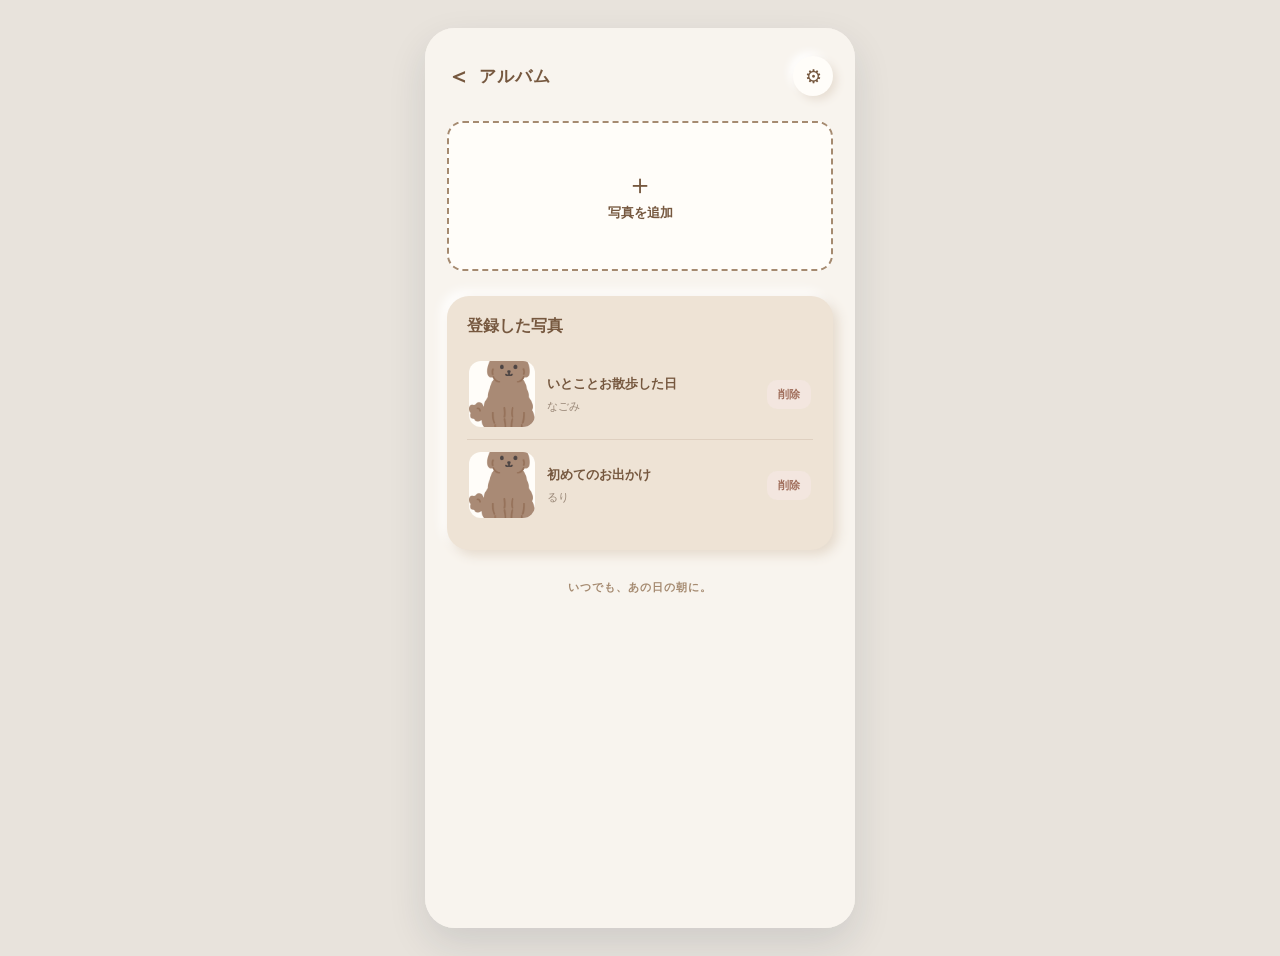
==== pages/album.html @ 4d8ad0a4 "album.htmlを更新" ====
<!DOCTYPE html>
<html lang="en">

<head>
    <meta charset="UTF-8">
    <meta name="viewport" content="width=device-width, initial-scale=1.0">
    <title>Dog Light - アルバム</title>
    <link rel="icon" href="http://127.0.0.1:5500/images/icon.png?v=10" type="image/png">
    <link rel="stylesheet" href="../css/common.css">
    <link rel="stylesheet" href="../css/album.css">
</head>

<body>
    <div class="app-shell">
        <main id="main-content" class="screen screen--home">
            <header class="home-header">
                <div class="logo">
                    <span class="logo-icon"><a href="../index.html">＜</a></span>
                    <span>アルバム</span>
                </div>
                <a href="settings.html" class="settings-button">⚙</a>
            </header>
            <section class="album-add-section">
                <label for="photo-input" class="album-add-button">
                    <span class="album-add-icon">＋</span>
                    <span>写真を追加</span>
                </label>
                <input type="file" id="photo-input" accept="image/*" multiple hidden>
            </section>

            <!-- 登録済み写真 -->
            <section class="album-list-section">
                <h2>登録した写真</h2>

                <div class="album-list" id="album-list">

                    <!-- 写真1 -->
                    <article class="album-item">
                        <img src="../images/dog.png" alt="なごみの写真" class="album-photo">

                        <div class="album-description">
                            <span class="album-caption">
                                いとことお散歩した日
                            </span>
                            <span class="album-dog-name">なごみ</span>
                        </div>

                        <button type="button" class="album-delete-button" aria-label="写真を削除">
                            削除
                        </button>
                    </article>

                    <!-- 写真2 -->
                    <article class="album-item">
                        <img src="../images/dog.png" alt="るりの写真" class="album-photo">

                        <div class="album-description">
                            <span class="album-caption">
                                初めてのお出かけ
                            </span>
                            <span class="album-dog-name">るり</span>
                        </div>

                        <button type="button" class="album-delete-button" aria-label="写真を削除">
                            削除
                        </button>
                    </article>

                </div>
            </section>

            <footer class="home-footer">
                いつでも、あの日の朝に。
            </footer>
        </main>
    </div>
</body>

</html>
---- css/common.css ----
:root {
  /* カラー設定 */
  --canvas: #f8f4ee;
  --surface: #fffdf9;
  --surface-cool: #edf5fb;

  /* ブランドカラー */
  --navy: #0e3b5d;
  --brand-blue: #39638a;
  --accent: #39638a;

  /* ブラウンカラー */
  --brown: #76583f;
  --brown-light: #a58a70;
  --brown-soft: #eee3d5;

  /* 文字色 */
  --text: #76583f;
  --muted: #9a8878;

  --line: #e5d9cc;

  /* スマホ画面の最大幅 */
  --max-width: 430px;
}

/* 全要素のサイズ計算 */
* {
  box-sizing: border-box;
}

/* ページ全体 */
html {
  background: #e8e3dc;
}

body {
  margin: 0;
  color: var(--text);
  background: #e8e3dc;
  font-family:
    -apple-system,
    BlinkMacSystemFont,
    "Noto Sans JP",
    "Hiragino Sans",
    "Yu Gothic",
    sans-serif;
}

h1, h2, h3 {
  color: var(--brown);
}

p {
  color: var(--text);
}

/* リンク */
a {
  color: inherit;
  text-decoration: none;
}

/* 入力・ボタンのフォント */
button,
input,
select,
textarea {
  font: inherit;
}

/* スマホ画面の外枠 */
.app-shell {
  width: min(100%, var(--max-width));
  min-height: 100vh;
  min-height: 100svh;
  margin: 0 auto;
  background: var(--canvas);
}

/* 通常画面 */
.screen {
  min-height: 100svh;
  padding: 30px 22px 58px;
}

/* 認証画面（ログイン・登録など） */
.screen--auth {
  display: grid;
  align-content: center;
}

.clock {
 text-align: center;
}

#current-time {
    margin: 0;
    font-size: 70px;
    font-weight: 700;
    letter-spacing: 2px;
    font-variant-numeric: tabular-nums;
}

#current-date {
    margin-top: 8px;
    color: var(--muted);
    font-size: 14px;
}

.menu-nav {
    margin-top: 16px;
    border: 3px solid var(--line);
    border-radius: 16px;
    background: var(--surface);
    overflow: hidden;
}

.menu-nav a {
    min-height: 64px;
    display: flex;
    align-items: center;
    justify-content: center;
    color: var(--brown);
    font-size: 16px;
    font-weight: 700;
    text-decoration: none;
    transition: background 0.2s ease;
}

.menu-nav a:hover {
    background: var(--brown-soft);
}


/* =========================
   ホーム画面
========================= */

.screen--home {
    padding: 28px 22px 35px;
    display: flex;
    flex-direction: column;
    gap: 25px;
    background: #f8f4ee;
}

/* ヘッダー */

.home-header {
    display: flex;
    justify-content: space-between;
    align-items: center;
}

.logo {
    display: flex;
    align-items: center;
    gap: 8px;
    color: var(--brown);
    font-size: 17px;
    font-weight: 700;
    letter-spacing: 1px;
}

.logo-icon {
    font-size: 23px;
}

.settings-button {
    width: 40px;
    height: 40px;
    display: grid;
    place-items: center;
    border-radius: 50%;
    background: var(--surface);
    box-shadow: 4px 4px 9px #e8dfd4,
                -4px -4px 9px #ffffff;
    font-size: 19px;
}

/* 時計 */

.home-clock {
    text-align: center;
    padding-top: 8px;
}

.greeting {
    margin: 0 0 5px;
    color: var(--brown-light);
    font-size: 11px;
    font-weight: 700;
    letter-spacing: 4px;
}

.home-clock h1 {
    margin: 0;
    font-size: clamp(58px, 15vw, 76px);
    letter-spacing: 2px;
    font-weight: 600;
    font-variant-numeric: tabular-nums;
}

#current-date {
    margin: 4px 0 0;
    color: var(--muted);
    font-size: 13px;
}

.morning-message {
    margin: 14px 0 0;
    color: var(--brown);
    font-size: 15px;
    font-weight: 600;
}

/* 愛犬の写真 */

.dog-section {
    text-align: center;
}

.dog-photo {
    width: 100%;
    max-width: 400px;
    height: 200px;
    margin: 0 auto;
    overflow: hidden;
    border-radius: 22px;
    background: var(--brown-soft);
    box-shadow:
        5px 5px 12px #e6ddd2,
        -5px -5px 12px #ffffff;

    display: flex;
    justify-content: center;
    align-items: center;
    padding: 20px;
}

.dog-photo img {
    width: 100%;
    height: 100%;
    object-fit: contain;
    object-position: center;
    display: block;
    border-radius: 14px;
}

.dog-section h2 {
    margin: 15px 0 5px;
    font-size: 19px;
}

.dog-section p {
    margin: 0;
    color: var(--muted);
    font-size: 12px;
}

/* アラームカード */

.alarm-card {
    padding: 20px;
    border-radius: 22px;
    background: #efe5d8;
    box-shadow: 5px 5px 12px #e5dacc,
                -5px -5px 12px #ffffff;
}

.alarm-heading {
    display: flex;
    justify-content: space-between;
    align-items: center;
    color: var(--brown);
    font-size: 13px;
    font-weight: 600;
}

.alarm-status {
    padding: 5px 12px;
    border-radius: 20px;
    background: #dce8d6;
    color: #64805c;
    font-size: 11px;
}

.alarm-info {
    display: flex;
    align-items: center;
    justify-content: space-between;
    margin: 12px 0 18px;
}

.alarm-info strong {
    color: var(--brown);
    font-size: 37px;
    font-weight: 600;
    font-variant-numeric: tabular-nums;
}

.alarm-info span {
    color: var(--muted);
    font-size: 11px;
}

/* アラーム設定ボタン */

.alarm-button {
    min-height: 55px;
    display: flex;
    align-items: center;
    justify-content: center;
    gap: 10px;
    border-radius: 16px;
    background: var(--brown);
    color: white;
    font-size: 14px;
    font-weight: 700;
    transition: 0.2s;
}


/* アラーム追加ボタン */

.alarm-add-button {
    width: 42px;
    height: 42px;
    margin: 0 auto 15px;
    display: flex;
    align-items: center;
    justify-content: center;

    border: none;
    border-radius: 50%;
    background: var(--surface);
    color: var(--brown);
    font-size: 25px;
    font-weight: 400;

    box-shadow:
        4px 4px 9px #e5dacc,
        -4px -4px 9px #ffffff;

    cursor: pointer;
    transition: 0.2s;
}

.alarm-add-button:hover {
    background: var(--brown-soft);
    transform: scale(1.08);
}

.alarm-add-button:active {
    transform: scale(0.95);
}

/* 追加されたアラーム */


/* アラーム情報 */

.alarm-info {
    display: flex;
    align-items: center;
    justify-content: space-between;
    margin: 12px 0 18px;
    padding-bottom: 12px;
    border-bottom: 1px solid var(--line);
}

.alarm-detail {
    display: flex;
    flex-direction: column;
    gap: 3px;
}

.alarm-detail strong {
    color: var(--brown);
    font-size: 37px;
    font-weight: 600;
    font-variant-numeric: tabular-nums;
}

.alarm-detail span {
    color: var(--muted);
    font-size: 11px;
}

/* トグル */

.alarm-toggle {
    position: relative;
    display: inline-block;
    width: 48px;
    height: 27px;
    flex-shrink: 0;
}

.alarm-toggle input {
    opacity: 0;
    width: 0;
    height: 0;
}

.toggle-slider {
    position: absolute;
    inset: 0;
    cursor: pointer;
    background: #c9bdb0;
    border-radius: 30px;
    transition: 0.3s;
}

.toggle-slider::before {
    content: "";
    position: absolute;
    width: 21px;
    height: 21px;
    left: 3px;
    bottom: 3px;
    background: white;
    border-radius: 50%;
    transition: 0.3s;
}

.alarm-toggle input:checked + .toggle-slider {
    background: #829b75;
}

.alarm-toggle input:checked + .toggle-slider::before {
    transform: translateX(21px);
}

/* アラーム情報 */

.alarm-content {
    display: flex;
    flex-direction: column;
    gap: 14px; /* 時刻とボイス選択の間隔 */
}

/* ボイス選択 */

.voice-options {
    display: flex;
    flex-wrap: wrap;
    gap: 8px;
}

.voice-options label {
    cursor: pointer;
}

.voice-options input {
    display: none;
}

.voice-options span {
    display: inline-flex;
    align-items: center;
    justify-content: center;

    width: 75px; /* 幅を固定 */
    height: 32px;

    border: 1px solid var(--brown-light);
    border-radius: 20px;
    color: var(--brown);
    background: var(--surface);
    font-size: 12px;
    transition: 0.2s;
}

.voice-options input:checked + span {
    background: var(--brown);
    border-color: var(--brown);
    color: white;
}

.alarm-button:hover {
    background: var(--brown-light);
}

/* メニュー */

.home-menu {
    display: grid;
    grid-template-columns: 1fr 1fr;
    gap: 13px;
}

.menu-card {
    min-height: 120px;
    padding: 17px 8px;
    display: flex;
    flex-direction: column;
    align-items: center;
    justify-content: center;
    gap: 7px;
    border-radius: 20px;
    background: var(--surface);
    box-shadow: 4px 4px 10px #e8dfd4,
                -4px -4px 10px #ffffff;
    transition: 0.2s;
}

.menu-card:hover {
    transform: translateY(-3px);
}

.menu-icon {
    color: var(--brown-light);
    font-size: 25px;
}

.menu-title {
    color: var(--brown);
    font-size: 13px;
    font-weight: 700;
}

.menu-description {
    color: var(--muted);
    font-size: 11px;
    font-weight: bold;
}

/* フッター */

.home-footer {
    padding: 5px 0;
    color: var(--brown-light);
    text-align: center;
    font-size: 11px;
    font-weight: bold;
    letter-spacing: 1px;
}

/* 小さいスマホ */

@media (max-width: 350px) {
    .screen--home {
        padding-inline: 17px;
        gap: 20px;
    }

    .alarm-info strong {
        font-size: 31px;
    }
}


/* スマホ以外の画面 */
@media (min-width: 700px) {
  body {
    padding: 28px 0;
  }

  .app-shell {
    overflow: hidden;
    border-radius: 30px;
    box-shadow: 0 16px 38px rgba(25, 39, 68, .12);
  }
}

/* 小さいスマホ */
@media (max-width: 350px) {
  .screen {
    padding-inline: 17px;
  }
}
---- css/album.css ----
/* =========================
   アルバム画面
========================= */

/* 写真追加エリア */

.album-add-section {
    width: 100%;
}

.album-add-button {
    width: 100%;
    min-height: 150px;

    display: flex;
    flex-direction: column;
    align-items: center;
    justify-content: center;
    gap: 5px;

    border: 2px dashed var(--brown-light);
    border-radius: 16px;

    background: var(--surface);
    color: var(--brown);

    font-size: 13px;
    font-weight: 600;

    cursor: pointer;
    transition: 0.2s;
}

.album-add-button:hover {
    background: var(--brown-soft);
}

.album-add-icon {
    font-size: 28px;
    font-weight: 300;
    line-height: 1;
}


/* 登録済み写真一覧 */

.album-list-section {
    width: 100%;
    padding: 20px;

    border-radius: 22px;
    background: var(--brown-soft);

    box-shadow:
        5px 5px 12px #e5dacc,
        -5px -5px 12px #ffffff;
}

.album-list-section h2 {
    margin: 0 0 12px;
    color: var(--brown);
    font-size: 16px;
    font-weight: 700;
}

.album-list {
    display: flex;
    flex-direction: column;
}


/* 写真1件分 */

.album-item {
    width: 100%;
    min-height: 90px;

    display: flex;
    align-items: center;
    gap: 12px;

    padding: 12px 2px;

    border-bottom: 1px solid #dfd0c0;
}

.album-item:last-child {
    border-bottom: none;
}


/* 写真 */

.album-photo {
    width: 66px;
    height: 66px;

    flex-shrink: 0;

    object-fit: cover;
    border-radius: 12px;

    background: var(--surface);
}


/* 写真の説明 */

.album-description {
    flex: 1;
    min-width: 0;

    display: flex;
    flex-direction: column;
    gap: 6px;
}

.album-caption {
    color: var(--brown);
    font-size: 13px;
    font-weight: 600;

    overflow: hidden;
    text-overflow: ellipsis;
    white-space: nowrap;
}

.album-dog-name {
    color: var(--muted);
    font-size: 11px;
}


/* 削除ボタン */

.album-delete-button {
    flex-shrink: 0;

    padding: 7px 11px;

    border: none;
    border-radius: 10px;

    background: #f3e6df;
    color: #a16f5c;

    font-size: 11px;
    font-weight: 600;

    cursor: pointer;
    transition: 0.2s;
}

.album-delete-button:hover {
    background: #e5d5c4;
}
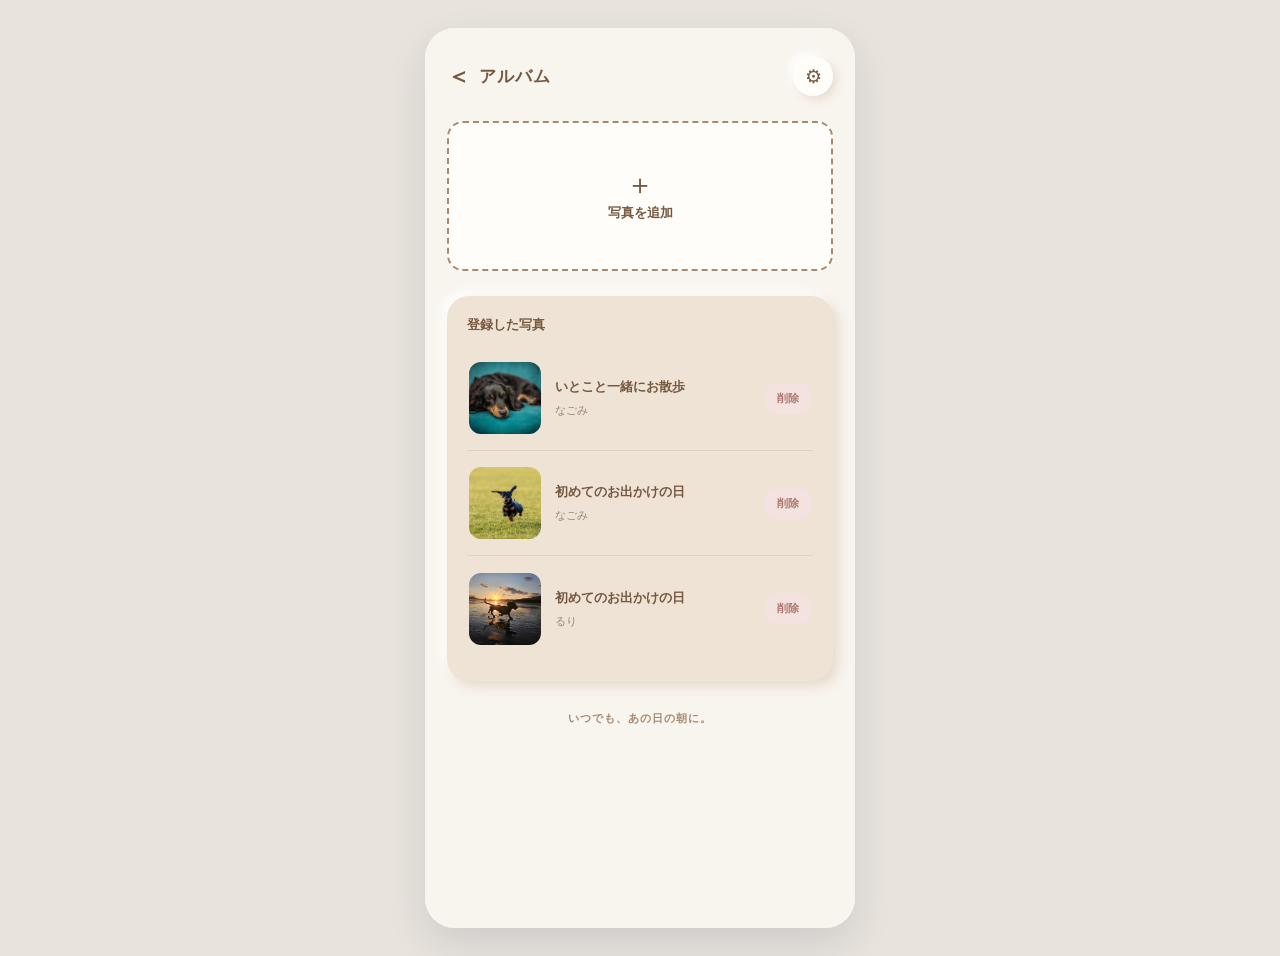
==== commit 46971f37: "album.htmlを更新" ====
--- a/pages/album.html
+++ b/pages/album.html
@@ -28,44 +28,49 @@
                 <input type="file" id="photo-input" accept="image/*" multiple hidden>
             </section>
 
-            <!-- 登録済み写真 -->
             <section class="album-list-section">
-                <h2>登録した写真</h2>
-
+                <div class="album-heading">
+                    <span>登録した写真</span>
+                </div>
                 <div class="album-list" id="album-list">
-
-                    <!-- 写真1 -->
                     <article class="album-item">
-                        <img src="../images/dog.png" alt="なごみの写真" class="album-photo">
-
+                        <img src="../images/album/nagomi-01.jpg" alt="なごみの写真" class="album-photo">
                         <div class="album-description">
                             <span class="album-caption">
-                                いとことお散歩した日
+                                いとこと一緒にお散歩
                             </span>
                             <span class="album-dog-name">なごみ</span>
                         </div>
-
                         <button type="button" class="album-delete-button" aria-label="写真を削除">
                             削除
                         </button>
                     </article>
 
-                    <!-- 写真2 -->
                     <article class="album-item">
-                        <img src="../images/dog.png" alt="るりの写真" class="album-photo">
-
+                        <img src="../images/album/nagomi-02.jpg" alt="なごみの写真" class="album-photo">
                         <div class="album-description">
                             <span class="album-caption">
-                                初めてのお出かけ
+                                初めてのお出かけの日
                             </span>
-                            <span class="album-dog-name">るり</span>
+                            <span class="album-dog-name">なごみ</span>
                         </div>
-
                         <button type="button" class="album-delete-button" aria-label="写真を削除">
                             削除
                         </button>
                     </article>
 
+                    <article class="album-item">
+                        <img src="../images/album/ruri-01.jpg" alt="るりの写真" class="album-photo">
+                        <div class="album-description">
+                            <span class="album-caption">
+                                初めてのお出かけの日
+                            </span>
+                            <span class="album-dog-name">るり</span>
+                        </div>
+                        <button type="button" class="album-delete-button" aria-label="写真を削除">
+                            削除
+                        </button>
+                    </article>
                 </div>
             </section>
 
--- a/css/album.css
+++ b/css/album.css
@@ -43,7 +43,9 @@
 }
 
 
-/* 登録済み写真一覧 */
+/* =========================
+   登録済み写真一覧
+========================= */
 
 .album-list-section {
     width: 100%;
@@ -57,12 +59,20 @@
         -5px -5px 12px #ffffff;
 }
 
-.album-list-section h2 {
-    margin: 0 0 12px;
+/* 見出し */
+
+.album-heading {
+    display: flex;
+    align-items: center;
+
+    margin-bottom: 12px;
+
     color: var(--brown);
-    font-size: 16px;
-    font-weight: 700;
+    font-size: 13px;
+    font-weight: 600;
 }
+
+/* 写真一覧 */
 
 .album-list {
     display: flex;
@@ -70,17 +80,19 @@
 }
 
 
-/* 写真1件分 */
+/* =========================
+   写真1件分
+========================= */
 
 .album-item {
     width: 100%;
-    min-height: 90px;
+    min-height: 105px;
 
     display: flex;
     align-items: center;
-    gap: 12px;
+    gap: 14px;
 
-    padding: 12px 2px;
+    padding: 15px 2px;
 
     border-bottom: 1px solid #dfd0c0;
 }
@@ -93,8 +105,8 @@
 /* 写真 */
 
 .album-photo {
-    width: 66px;
-    height: 66px;
+    width: 72px;
+    height: 72px;
 
     flex-shrink: 0;
 
@@ -113,7 +125,7 @@
 
     display: flex;
     flex-direction: column;
-    gap: 6px;
+    gap: 7px;
 }
 
 .album-caption {
@@ -132,18 +144,20 @@
 }
 
 
-/* 削除ボタン */
+/* =========================
+   削除ボタン
+========================= */
 
 .album-delete-button {
     flex-shrink: 0;
 
-    padding: 7px 11px;
+    padding: 8px 12px;
 
     border: none;
     border-radius: 10px;
 
-    background: #f3e6df;
-    color: #a16f5c;
+    background: #f3e2df;
+    color: #ad7770;
 
     font-size: 11px;
     font-weight: 600;
@@ -153,5 +167,9 @@
 }
 
 .album-delete-button:hover {
-    background: #e5d5c4;
-}+    background: #ebd2ce;
+}
+
+.album-delete-button:active {
+    transform: scale(0.96);
+}
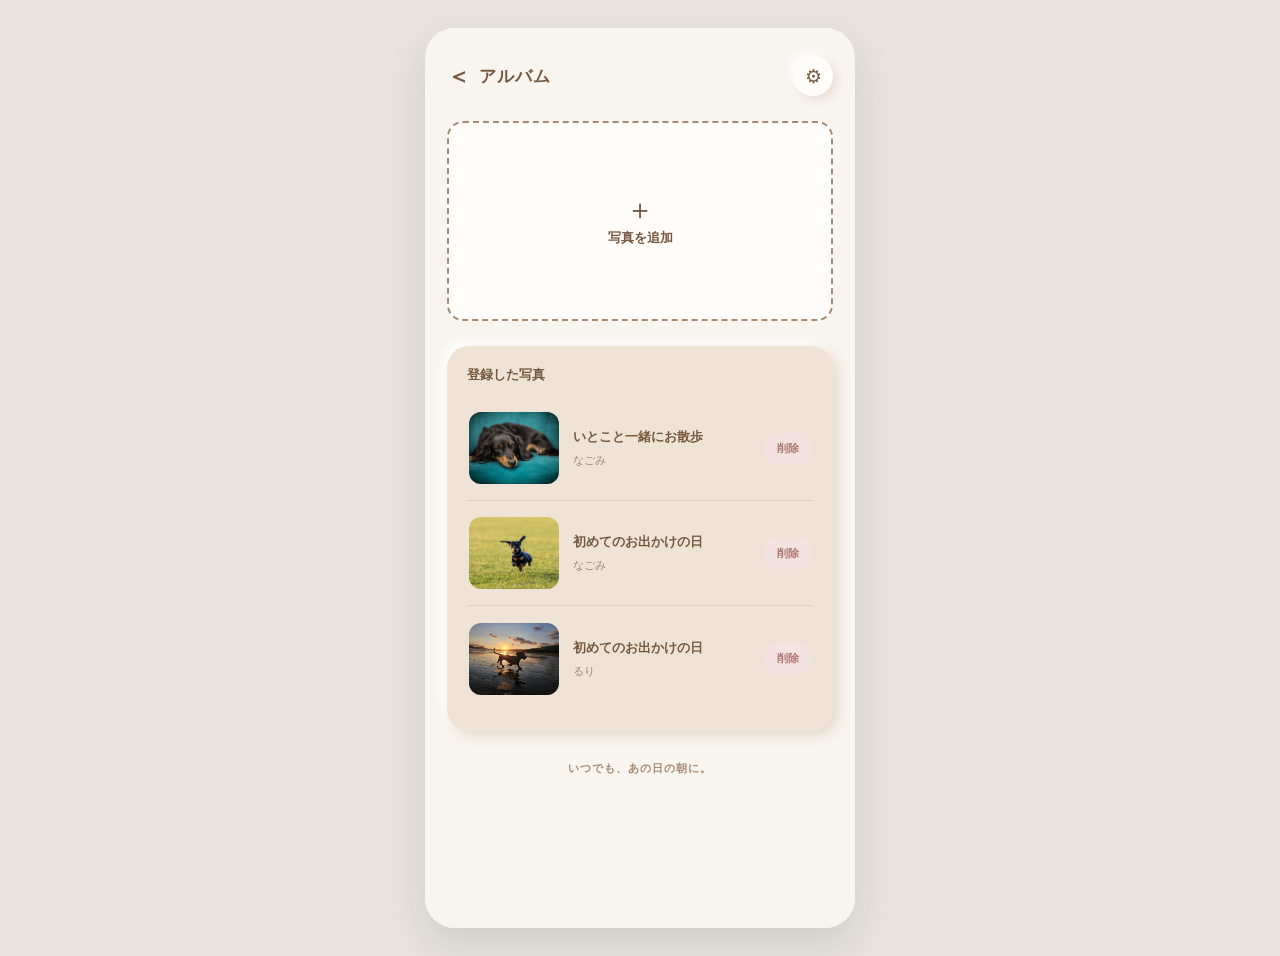
==== commit 65816d8c: "最新状態" ====
--- a/pages/album.html
+++ b/pages/album.html
@@ -73,7 +73,6 @@
                     </article>
                 </div>
             </section>
-
             <footer class="home-footer">
                 いつでも、あの日の朝に。
             </footer>
--- a/css/album.css
+++ b/css/album.css
@@ -11,7 +11,7 @@
 
 .album-add-button {
     width: 100%;
-    min-height: 150px;
+    min-height: 200px;
 
     display: flex;
     flex-direction: column;
@@ -105,7 +105,7 @@
 /* 写真 */
 
 .album-photo {
-    width: 72px;
+    width: 90px;
     height: 72px;
 
     flex-shrink: 0;
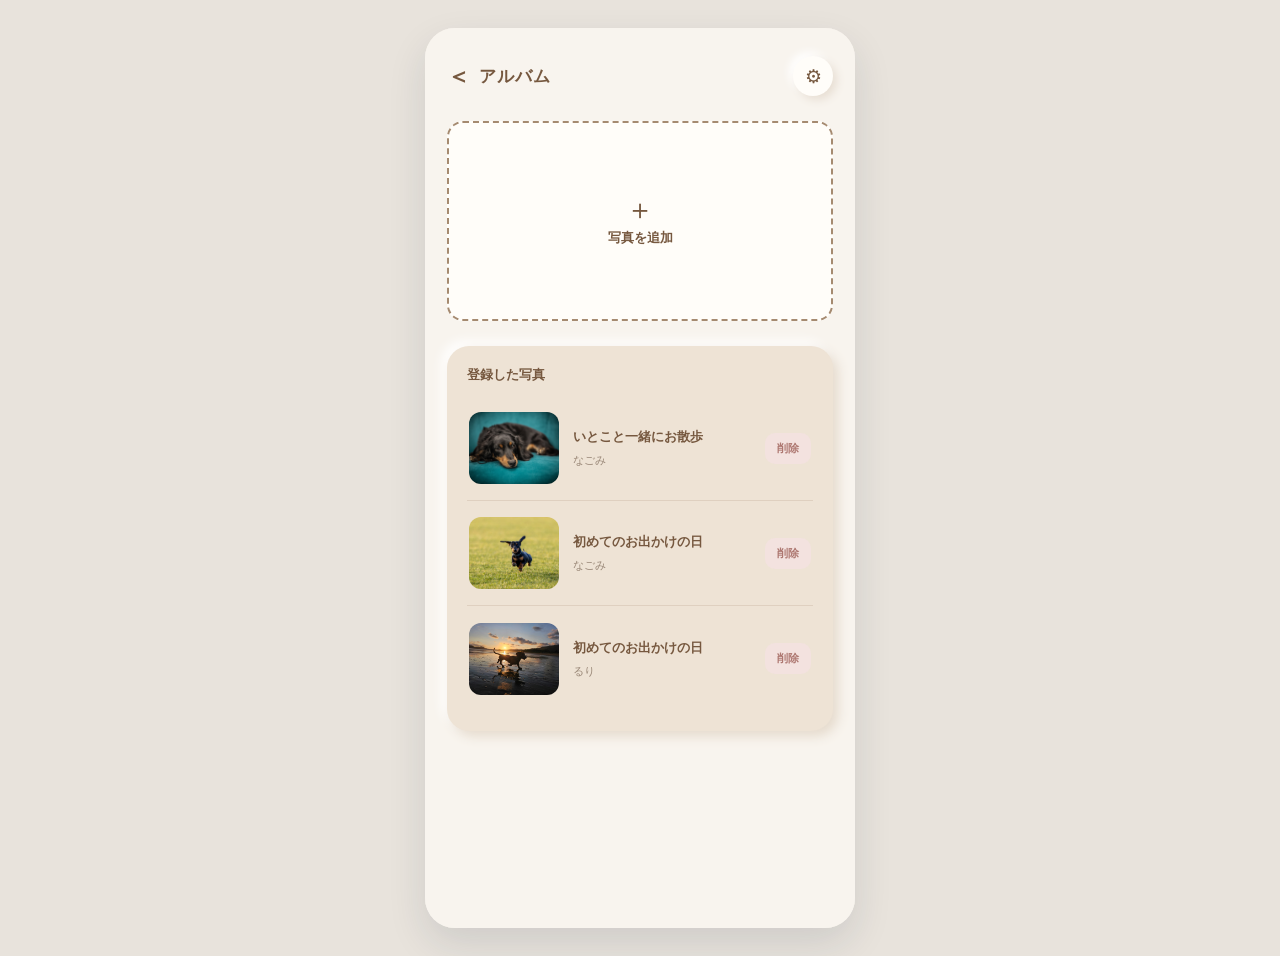
==== commit b3985b93: "フッターの削除" ====
--- a/pages/album.html
+++ b/pages/album.html
@@ -73,9 +73,6 @@
                     </article>
                 </div>
             </section>
-            <footer class="home-footer">
-                いつでも、あの日の朝に。
-            </footer>
         </main>
     </div>
 </body>
--- a/css/common.css
+++ b/css/common.css
@@ -217,35 +217,34 @@
 
 /* 愛犬の写真 */
 
+/* 愛犬の写真 */
+
 .dog-section {
+    width: calc(100% + 44px);
+    margin: -28px -22px 0;
     text-align: center;
 }
 
 .dog-photo {
     width: 100%;
-    max-width: 400px;
-    height: 200px;
-    margin: 0 auto;
+    height: 250px;
+
     overflow: hidden;
-    border-radius: 22px;
+    position: relative;
+    border-radius: 0 0 50% 50% / 0 0 12% 12%;
     background: var(--brown-soft);
-    box-shadow:
-        5px 5px 12px #e6ddd2,
-        -5px -5px 12px #ffffff;
-
-    display: flex;
-    justify-content: center;
-    align-items: center;
-    padding: 20px;
+
 }
 
 .dog-photo img {
     width: 100%;
     height: 100%;
-    object-fit: contain;
-    object-position: center;
+
+    /* 写真いっぱいに犬を表示 */
+    object-fit: cover;
+    object-position: center 30%;
+
     display: block;
-    border-radius: 14px;
 }
 
 .dog-section h2 {
@@ -485,24 +484,28 @@
 
 /* メニュー */
 
+/* メニュー */
+
 .home-menu {
     display: grid;
     grid-template-columns: 1fr 1fr;
-    gap: 13px;
+    gap: 20px;
 }
 
 .menu-card {
-    min-height: 120px;
-    padding: 17px 8px;
-    display: flex;
-    flex-direction: column;
+    min-height: 110px;
+
+    display: flex;
     align-items: center;
     justify-content: center;
-    gap: 7px;
-    border-radius: 20px;
-    background: var(--surface);
-    box-shadow: 4px 4px 10px #e8dfd4,
-                -4px -4px 10px #ffffff;
+
+    border-radius: 25px;
+    background: #efe5d8;
+
+    box-shadow:
+        5px 5px 12px #e8dfd4,
+        -5px -5px 12px #ffffff;
+
     transition: 0.2s;
 }
 
@@ -511,8 +514,9 @@
 }
 
 .menu-icon {
-    color: var(--brown-light);
-    font-size: 25px;
+    color: var(--brown);
+    font-size: 48px;
+    font-weight: 400;
 }
 
 .menu-title {
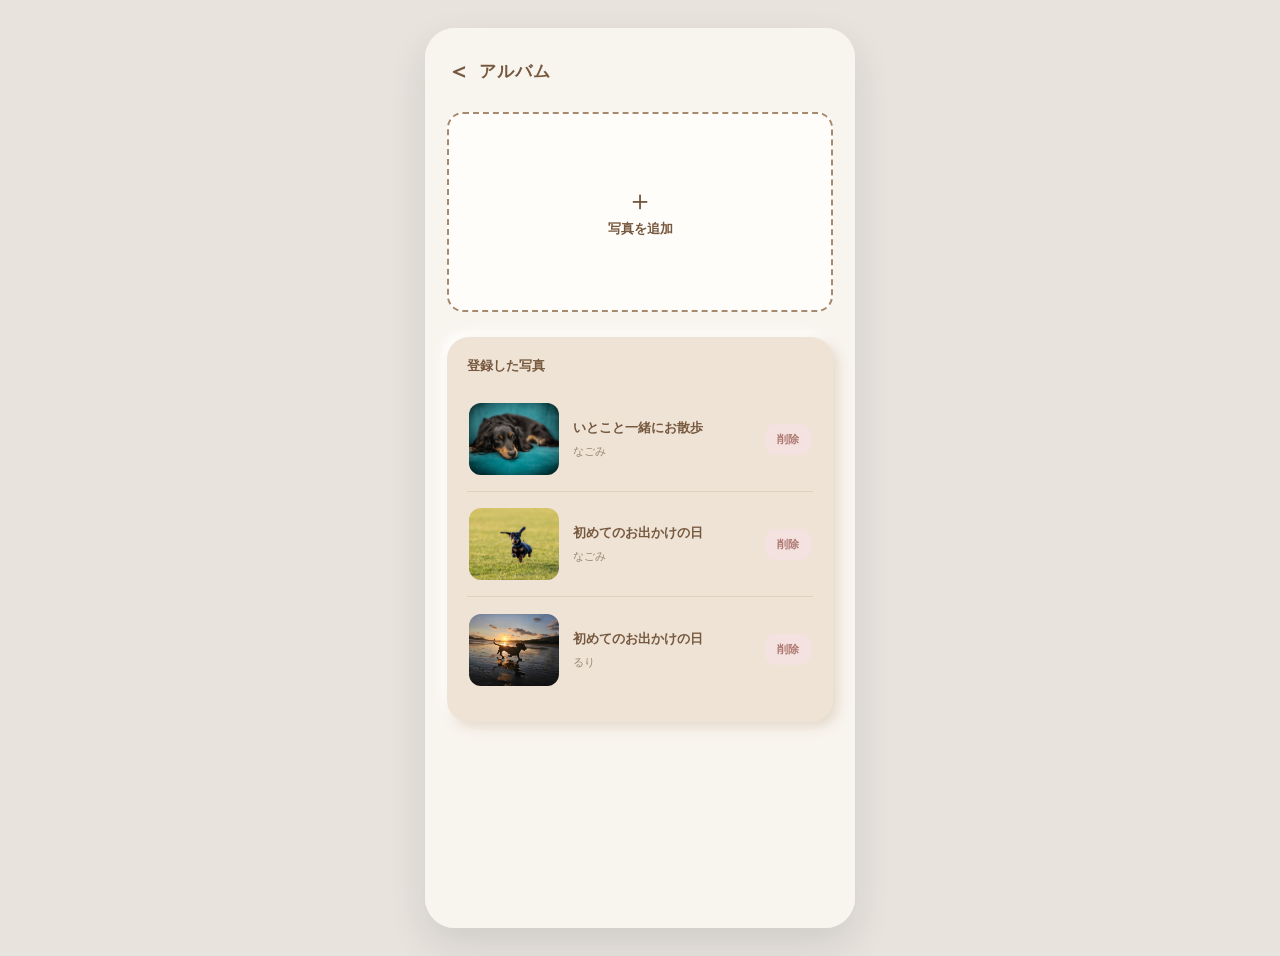
==== commit 715e1ada: "setting.htmlの削除" ====
--- a/pages/album.html
+++ b/pages/album.html
@@ -5,7 +5,7 @@
     <meta charset="UTF-8">
     <meta name="viewport" content="width=device-width, initial-scale=1.0">
     <title>Dog Light - アルバム</title>
-    <link rel="icon" href="http://127.0.0.1:5500/images/icon.png?v=10" type="image/png">
+    <link rel="icon" href="images/icon.png" type="image/png">
     <link rel="stylesheet" href="../css/common.css">
     <link rel="stylesheet" href="../css/album.css">
 </head>
@@ -18,7 +18,6 @@
                     <span class="logo-icon"><a href="../index.html">＜</a></span>
                     <span>アルバム</span>
                 </div>
-                <a href="settings.html" class="settings-button">⚙</a>
             </header>
             <section class="album-add-section">
                 <label for="photo-input" class="album-add-button">
--- a/css/common.css
+++ b/css/common.css
@@ -1,64 +1,66 @@
 :root {
-  /* カラー設定 */
-  --canvas: #f8f4ee;
-  --surface: #fffdf9;
-  --surface-cool: #edf5fb;
-
-  /* ブランドカラー */
-  --navy: #0e3b5d;
-  --brand-blue: #39638a;
-  --accent: #39638a;
-
-  /* ブラウンカラー */
-  --brown: #76583f;
-  --brown-light: #a58a70;
-  --brown-soft: #eee3d5;
-
-  /* 文字色 */
-  --text: #76583f;
-  --muted: #9a8878;
-
-  --line: #e5d9cc;
-
-  /* スマホ画面の最大幅 */
-  --max-width: 430px;
+    /* カラー設定 */
+    --canvas: #f8f4ee;
+    --surface: #fffdf9;
+    --surface-cool: #edf5fb;
+
+    /* ブランドカラー */
+    --navy: #0e3b5d;
+    --brand-blue: #39638a;
+    --accent: #39638a;
+
+    /* ブラウンカラー */
+    --brown: #76583f;
+    --brown-light: #a58a70;
+    --brown-soft: #eee3d5;
+
+    /* 文字色 */
+    --text: #76583f;
+    --muted: #9a8878;
+
+    --line: #e5d9cc;
+
+    /* スマホ画面の最大幅 */
+    --max-width: 430px;
 }
 
 /* 全要素のサイズ計算 */
 * {
-  box-sizing: border-box;
+    box-sizing: border-box;
 }
 
 /* ページ全体 */
 html {
-  background: #e8e3dc;
+    background: #e8e3dc;
 }
 
 body {
-  margin: 0;
-  color: var(--text);
-  background: #e8e3dc;
-  font-family:
-    -apple-system,
-    BlinkMacSystemFont,
-    "Noto Sans JP",
-    "Hiragino Sans",
-    "Yu Gothic",
-    sans-serif;
-}
-
-h1, h2, h3 {
-  color: var(--brown);
+    margin: 0;
+    color: var(--text);
+    background: #e8e3dc;
+    font-family:
+        -apple-system,
+        BlinkMacSystemFont,
+        "Noto Sans JP",
+        "Hiragino Sans",
+        "Yu Gothic",
+        sans-serif;
+}
+
+h1,
+h2,
+h3 {
+    color: var(--brown);
 }
 
 p {
-  color: var(--text);
+    color: var(--text);
 }
 
 /* リンク */
 a {
-  color: inherit;
-  text-decoration: none;
+    color: inherit;
+    text-decoration: none;
 }
 
 /* 入力・ボタンのフォント */
@@ -66,32 +68,32 @@
 input,
 select,
 textarea {
-  font: inherit;
+    font: inherit;
 }
 
 /* スマホ画面の外枠 */
 .app-shell {
-  width: min(100%, var(--max-width));
-  min-height: 100vh;
-  min-height: 100svh;
-  margin: 0 auto;
-  background: var(--canvas);
+    width: min(100%, var(--max-width));
+    min-height: 100vh;
+    min-height: 100svh;
+    margin: 0 auto;
+    background: var(--canvas);
 }
 
 /* 通常画面 */
 .screen {
-  min-height: 100svh;
-  padding: 30px 22px 58px;
+    min-height: 100svh;
+    padding: 30px 22px 58px;
 }
 
 /* 認証画面（ログイン・登録など） */
 .screen--auth {
-  display: grid;
-  align-content: center;
+    display: grid;
+    align-content: center;
 }
 
 .clock {
- text-align: center;
+    text-align: center;
 }
 
 #current-time {
@@ -175,7 +177,7 @@
     border-radius: 50%;
     background: var(--surface);
     box-shadow: 4px 4px 9px #e8dfd4,
-                -4px -4px 9px #ffffff;
+        -4px -4px 9px #ffffff;
     font-size: 19px;
 }
 
@@ -265,7 +267,7 @@
     border-radius: 22px;
     background: #efe5d8;
     box-shadow: 5px 5px 12px #e5dacc,
-                -5px -5px 12px #ffffff;
+        -5px -5px 12px #ffffff;
 }
 
 .alarm-heading {
@@ -424,11 +426,11 @@
     transition: 0.3s;
 }
 
-.alarm-toggle input:checked + .toggle-slider {
+.alarm-toggle input:checked+.toggle-slider {
     background: #829b75;
 }
 
-.alarm-toggle input:checked + .toggle-slider::before {
+.alarm-toggle input:checked+.toggle-slider::before {
     transform: translateX(21px);
 }
 
@@ -437,7 +439,8 @@
 .alarm-content {
     display: flex;
     flex-direction: column;
-    gap: 14px; /* 時刻とボイス選択の間隔 */
+    gap: 14px;
+    /* 時刻とボイス選択の間隔 */
 }
 
 /* ボイス選択 */
@@ -461,7 +464,8 @@
     align-items: center;
     justify-content: center;
 
-    width: 75px; /* 幅を固定 */
+    width: 75px;
+    /* 幅を固定 */
     height: 32px;
 
     border: 1px solid var(--brown-light);
@@ -472,7 +476,7 @@
     transition: 0.2s;
 }
 
-.voice-options input:checked + span {
+.voice-options input:checked+span {
     background: var(--brown);
     border-color: var(--brown);
     color: white;
@@ -482,41 +486,88 @@
     background: var(--brown-light);
 }
 
-/* メニュー */
-
-/* メニュー */
-
 .home-menu {
     display: grid;
     grid-template-columns: 1fr 1fr;
-    gap: 20px;
+    gap: 14px;
 }
 
 .menu-card {
-    min-height: 110px;
-
-    display: flex;
+    position: relative;
+    min-height: 155px;
+    padding: 17px 12px;
+    display: flex;
+    flex-direction: column;
     align-items: center;
     justify-content: center;
-
-    border-radius: 25px;
-    background: #efe5d8;
-
+    gap: 12px;
+    border-radius: 24px;
+    background: var(--surface);
     box-shadow:
         5px 5px 12px #e8dfd4,
         -5px -5px 12px #ffffff;
-
-    transition: 0.2s;
+    transition:
+        transform 0.25s ease,
+        box-shadow 0.25s ease;
+    overflow: hidden;
 }
 
 .menu-card:hover {
-    transform: translateY(-3px);
-}
+    transform: translateY(-4px);
+}
+
+/* アイコンの背景 */
+
+.menu-icon-wrap {
+    position: relative;
+    width: 65px;
+    height: 65px;
+    display: grid;
+    place-items: center;
+    border-radius: 50%;
+    background: var(--brown-soft);
+    box-shadow:
+        inset 2px 2px 5px rgba(165, 138, 112, 0.12),
+        3px 3px 7px rgba(118, 88, 63, 0.08);
+}
+
+/* メインアイコン */
 
 .menu-icon {
     color: var(--brown);
-    font-size: 48px;
-    font-weight: 400;
+    font-size: 34px;
+    line-height: 1;
+}
+
+.menu-icon svg {
+    width: 34px;
+    height: 34px;
+}
+
+/* アイコンの小さな装飾 */
+
+.menu-decoration {
+    position: absolute;
+    top: -3px;
+    right: -5px;
+    width: 23px;
+    height: 23px;
+    display: grid;
+    place-items: center;
+    border-radius: 50%;
+    background: #fffdf9;
+    color: var(--brown-light);
+    font-size: 13px;
+    box-shadow: 2px 2px 5px rgba(118, 88, 63, 0.12);
+}
+
+/* メニューの文字 */
+
+.menu-text {
+    display: flex;
+    flex-direction: column;
+    align-items: center;
+    gap: 5px;
 }
 
 .menu-title {
@@ -527,19 +578,16 @@
 
 .menu-description {
     color: var(--muted);
-    font-size: 11px;
-    font-weight: bold;
-}
-
-/* フッター */
-
-.home-footer {
-    padding: 5px 0;
+    font-size: 10px;
+}
+
+/* 右上の矢印 */
+.menu-arrow {
+    position: absolute;
+    top: 12px;
+    right: 14px;
     color: var(--brown-light);
-    text-align: center;
-    font-size: 11px;
-    font-weight: bold;
-    letter-spacing: 1px;
+    font-size: 13px;
 }
 
 /* 小さいスマホ */
@@ -558,20 +606,20 @@
 
 /* スマホ以外の画面 */
 @media (min-width: 700px) {
-  body {
-    padding: 28px 0;
-  }
-
-  .app-shell {
-    overflow: hidden;
-    border-radius: 30px;
-    box-shadow: 0 16px 38px rgba(25, 39, 68, .12);
-  }
+    body {
+        padding: 28px 0;
+    }
+
+    .app-shell {
+        overflow: hidden;
+        border-radius: 30px;
+        box-shadow: 0 16px 38px rgba(25, 39, 68, .12);
+    }
 }
 
 /* 小さいスマホ */
 @media (max-width: 350px) {
-  .screen {
-    padding-inline: 17px;
-  }
+    .screen {
+        padding-inline: 17px;
+    }
 }
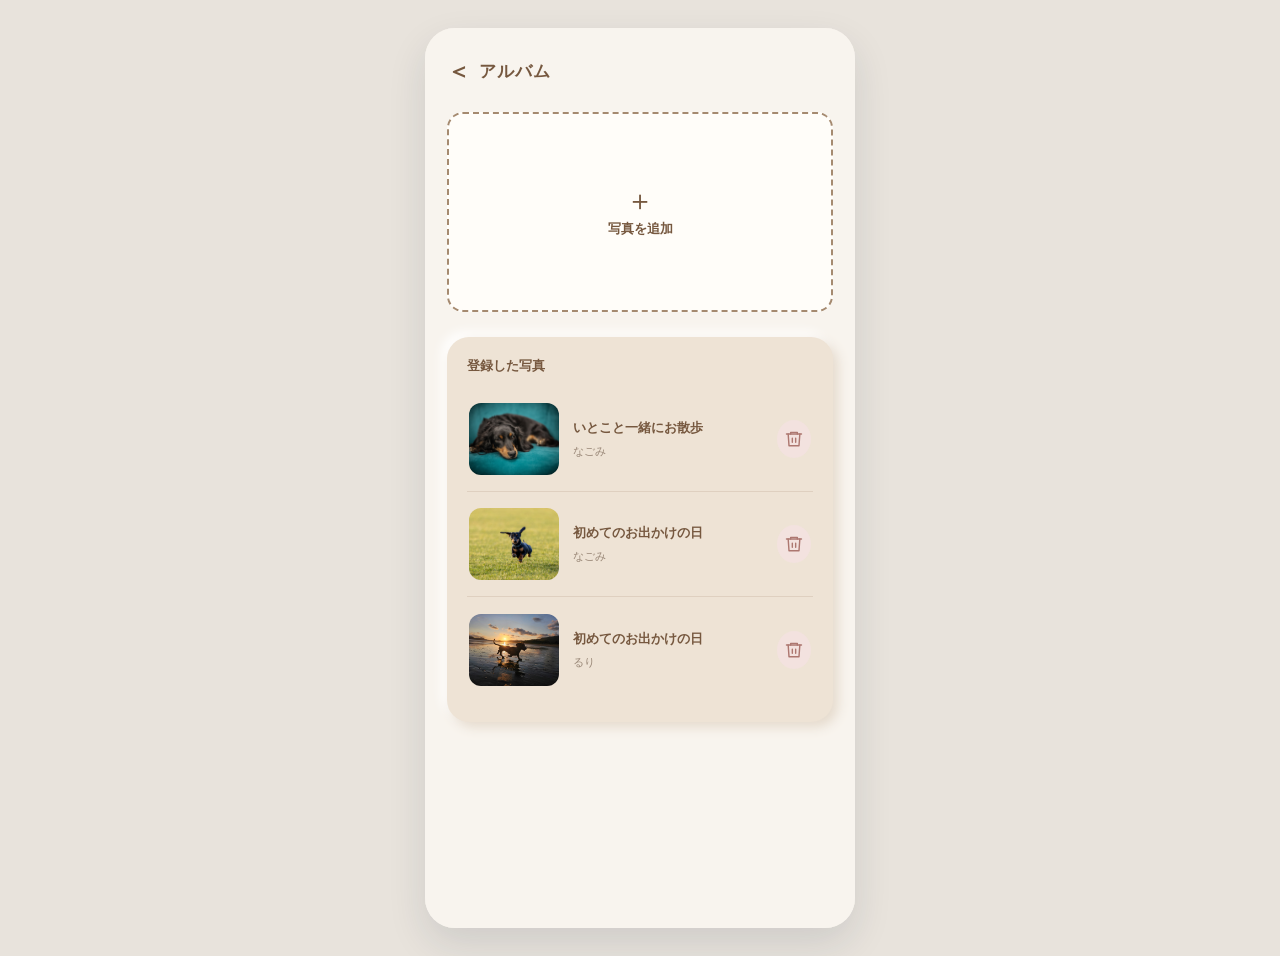
==== commit ff76ac93: "album.htmlの更新" ====
--- a/pages/album.html
+++ b/pages/album.html
@@ -41,7 +41,13 @@
                             <span class="album-dog-name">なごみ</span>
                         </div>
                         <button type="button" class="album-delete-button" aria-label="写真を削除">
-                            削除
+                            <svg viewBox="0 0 24 24" width="20" height="20" fill="none" stroke="currentColor"
+                                stroke-width="1.7" stroke-linecap="round" stroke-linejoin="round">
+                                <path d="M3 6h18"></path>
+                                <path d="M8 6V4h8v2"></path>
+                                <path d="M19 6l-1 14H6L5 6"></path>
+                                <path d="M10 11v5M14 11v5"></path>
+                            </svg>
                         </button>
                     </article>
 
@@ -54,7 +60,13 @@
                             <span class="album-dog-name">なごみ</span>
                         </div>
                         <button type="button" class="album-delete-button" aria-label="写真を削除">
-                            削除
+                            <svg viewBox="0 0 24 24" width="20" height="20" fill="none" stroke="currentColor"
+                                stroke-width="1.7" stroke-linecap="round" stroke-linejoin="round">
+                                <path d="M3 6h18"></path>
+                                <path d="M8 6V4h8v2"></path>
+                                <path d="M19 6l-1 14H6L5 6"></path>
+                                <path d="M10 11v5M14 11v5"></path>
+                            </svg>
                         </button>
                     </article>
 
@@ -67,7 +79,13 @@
                             <span class="album-dog-name">るり</span>
                         </div>
                         <button type="button" class="album-delete-button" aria-label="写真を削除">
-                            削除
+                            <svg viewBox="0 0 24 24" width="20" height="20" fill="none" stroke="currentColor"
+                                stroke-width="1.7" stroke-linecap="round" stroke-linejoin="round">
+                                <path d="M3 6h18"></path>
+                                <path d="M8 6V4h8v2"></path>
+                                <path d="M19 6l-1 14H6L5 6"></path>
+                                <path d="M10 11v5M14 11v5"></path>
+                            </svg>
                         </button>
                     </article>
                 </div>
--- a/css/album.css
+++ b/css/album.css
@@ -149,18 +149,18 @@
 ========================= */
 
 .album-delete-button {
+    width: 34px;
+    height: 38px;
     flex-shrink: 0;
 
-    padding: 8px 12px;
+    display: grid;
+    place-items: center;
 
     border: none;
-    border-radius: 10px;
+    border-radius: 50%;
 
     background: #f3e2df;
     color: #ad7770;
-
-    font-size: 11px;
-    font-weight: 600;
 
     cursor: pointer;
     transition: 0.2s;
@@ -168,8 +168,9 @@
 
 .album-delete-button:hover {
     background: #ebd2ce;
+    transform: scale(1.08);
 }
 
 .album-delete-button:active {
-    transform: scale(0.96);
-}
+    transform: scale(0.95);
+}
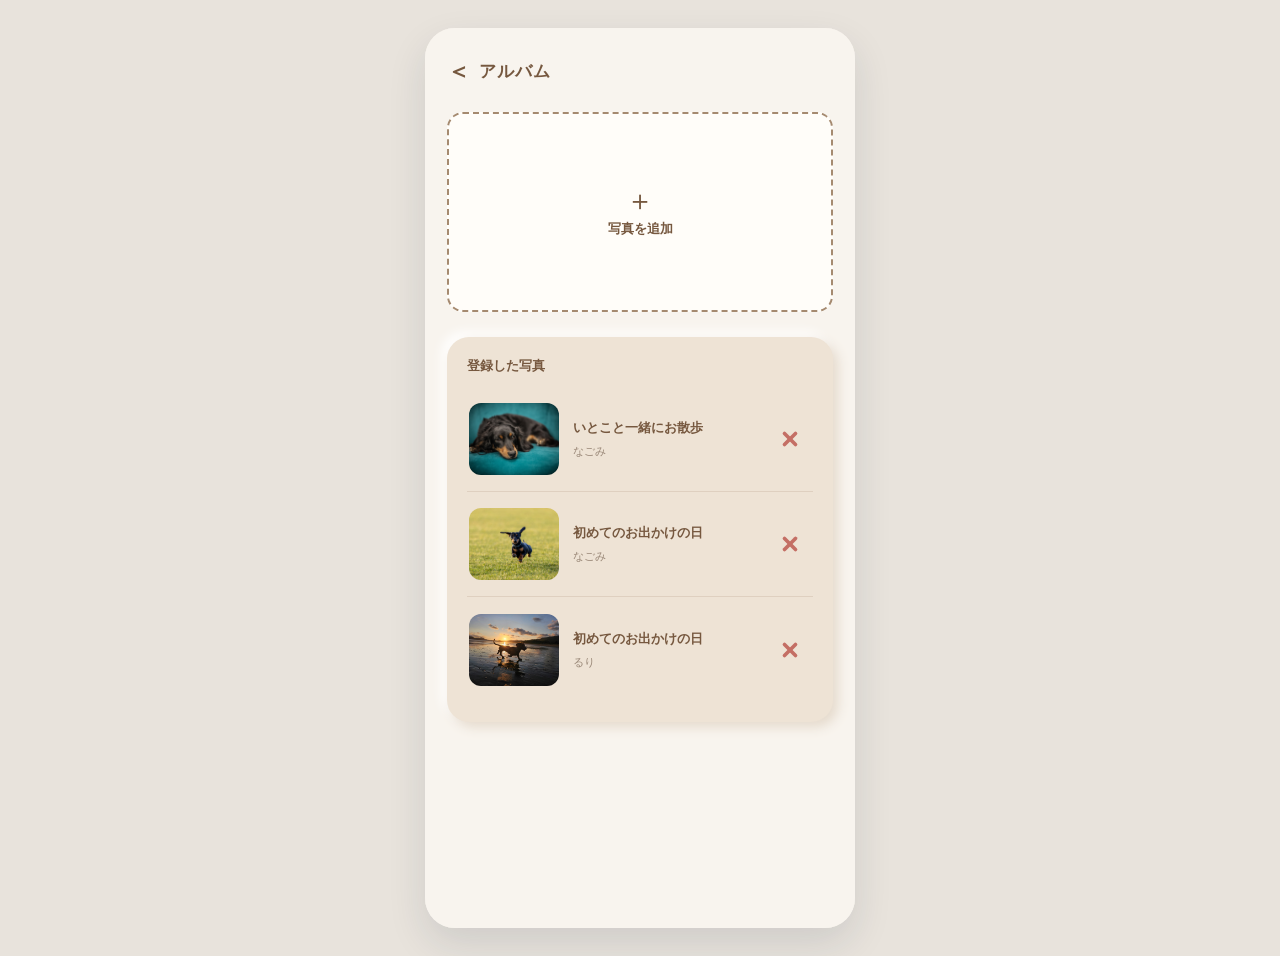
==== commit 3152e818: "album.htmlの更新" ====
--- a/pages/album.html
+++ b/pages/album.html
@@ -41,13 +41,7 @@
                             <span class="album-dog-name">なごみ</span>
                         </div>
                         <button type="button" class="album-delete-button" aria-label="写真を削除">
-                            <svg viewBox="0 0 24 24" width="20" height="20" fill="none" stroke="currentColor"
-                                stroke-width="1.7" stroke-linecap="round" stroke-linejoin="round">
-                                <path d="M3 6h18"></path>
-                                <path d="M8 6V4h8v2"></path>
-                                <path d="M19 6l-1 14H6L5 6"></path>
-                                <path d="M10 11v5M14 11v5"></path>
-                            </svg>
+                            <svg viewBox="0 0 24 24" fill="none" stroke="currentColor" stroke-width="4.0" stroke-linecap="round"><path d="M18 6 6 18"></path><path d="m6 6 12 12"></path></svg>
                         </button>
                     </article>
 
@@ -60,13 +54,7 @@
                             <span class="album-dog-name">なごみ</span>
                         </div>
                         <button type="button" class="album-delete-button" aria-label="写真を削除">
-                            <svg viewBox="0 0 24 24" width="20" height="20" fill="none" stroke="currentColor"
-                                stroke-width="1.7" stroke-linecap="round" stroke-linejoin="round">
-                                <path d="M3 6h18"></path>
-                                <path d="M8 6V4h8v2"></path>
-                                <path d="M19 6l-1 14H6L5 6"></path>
-                                <path d="M10 11v5M14 11v5"></path>
-                            </svg>
+                            <svg viewBox="0 0 24 24" fill="none" stroke="currentColor" stroke-width="4.0" stroke-linecap="round"><path d="M18 6 6 18"></path><path d="m6 6 12 12"></path></svg>
                         </button>
                     </article>
 
@@ -79,13 +67,7 @@
                             <span class="album-dog-name">るり</span>
                         </div>
                         <button type="button" class="album-delete-button" aria-label="写真を削除">
-                            <svg viewBox="0 0 24 24" width="20" height="20" fill="none" stroke="currentColor"
-                                stroke-width="1.7" stroke-linecap="round" stroke-linejoin="round">
-                                <path d="M3 6h18"></path>
-                                <path d="M8 6V4h8v2"></path>
-                                <path d="M19 6l-1 14H6L5 6"></path>
-                                <path d="M10 11v5M14 11v5"></path>
-                            </svg>
+                            <svg viewBox="0 0 24 24" fill="none" stroke="currentColor" stroke-width="4.0" stroke-linecap="round"><path d="M18 6 6 18"></path><path d="m6 6 12 12"></path></svg>
                         </button>
                     </article>
                 </div>
--- a/css/common.css
+++ b/css/common.css
@@ -108,30 +108,6 @@
     margin-top: 8px;
     color: var(--muted);
     font-size: 14px;
-}
-
-.menu-nav {
-    margin-top: 16px;
-    border: 3px solid var(--line);
-    border-radius: 16px;
-    background: var(--surface);
-    overflow: hidden;
-}
-
-.menu-nav a {
-    min-height: 64px;
-    display: flex;
-    align-items: center;
-    justify-content: center;
-    color: var(--brown);
-    font-size: 16px;
-    font-weight: 700;
-    text-decoration: none;
-    transition: background 0.2s ease;
-}
-
-.menu-nav a:hover {
-    background: var(--brown-soft);
 }
 
 
--- a/css/album.css
+++ b/css/album.css
@@ -149,28 +149,32 @@
 ========================= */
 
 .album-delete-button {
-    width: 34px;
-    height: 38px;
+    width: 42px;
+    height: 42px;
     flex-shrink: 0;
 
     display: grid;
     place-items: center;
 
     border: none;
-    border-radius: 50%;
-
-    background: #f3e2df;
-    color: #ad7770;
+    background: transparent;
+    color: #C46F65;
 
     cursor: pointer;
-    transition: 0.2s;
+    transition: color 0.2s ease, transform 0.2s ease;
+}
+
+.album-delete-button svg {
+    width: 22px;
+    height: 22px;
 }
 
 .album-delete-button:hover {
-    background: #ebd2ce;
-    transform: scale(1.08);
+    color: #B85C57;
+    transform: scale(1.1);
 }
 
 .album-delete-button:active {
-    transform: scale(0.95);
+    color: #963F3B;
+    transform: scale(0.9);
 }
